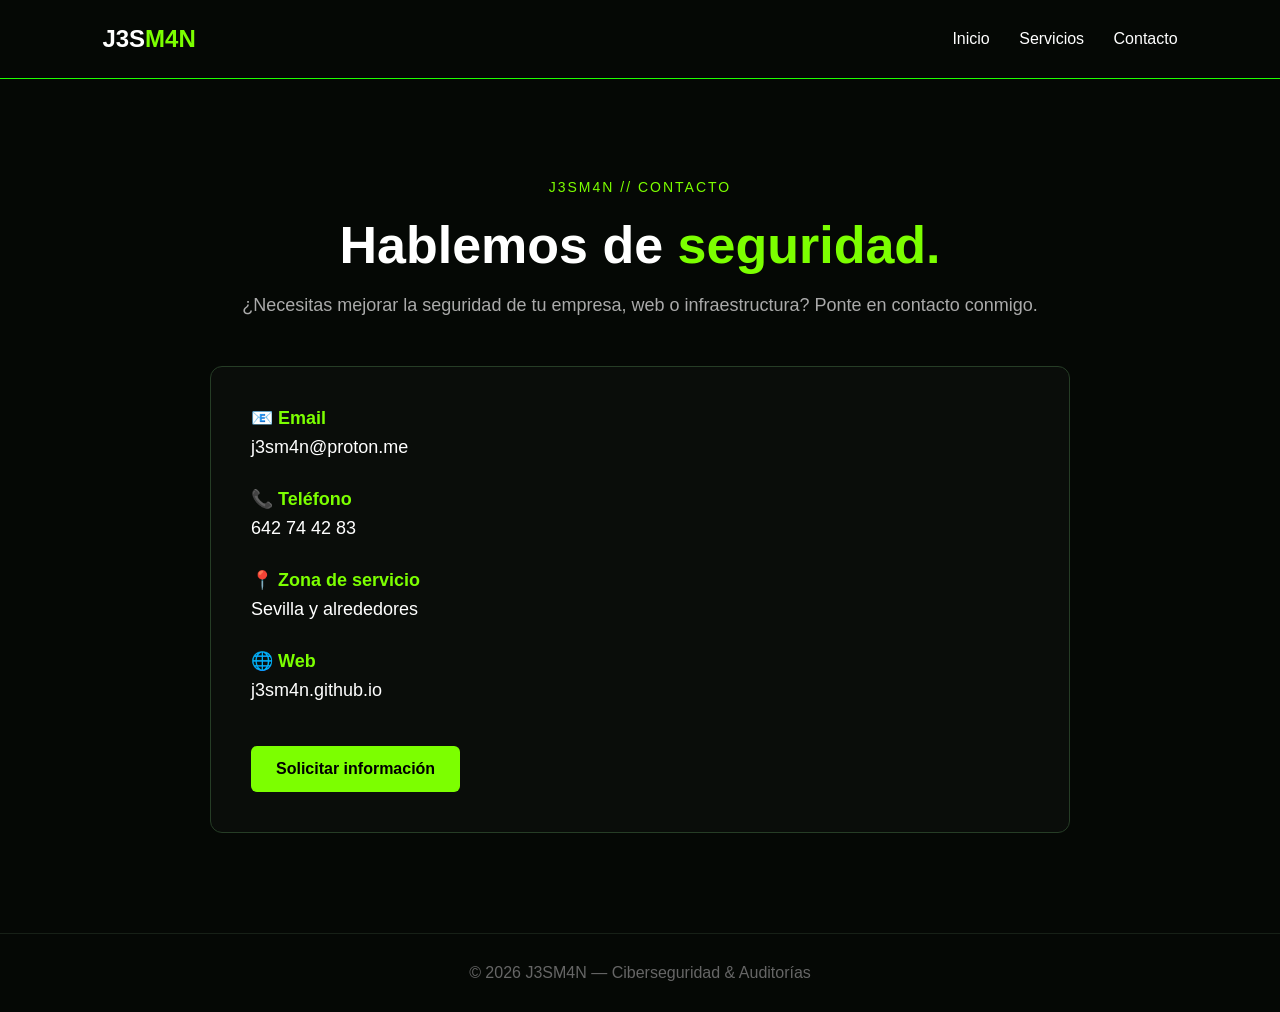
==== contacto.html @ 02af22c3 "Create contacto.html" ====
<!DOCTYPE html>
<html lang="es">
<head>
    <meta charset="UTF-8">
    <meta name="viewport" content="width=device-width, initial-scale=1.0">
    <title>Contacto | J3SM4N</title>

    <style>
        * {
            box-sizing: border-box;
            margin: 0;
            padding: 0;
        }

        body {
            font-family: Arial, sans-serif;
            background: #050805;
            color: #ffffff;
            min-height: 100vh;
        }

        header {
            padding: 25px 8%;
            border-bottom: 1px solid #1eff00;
            display: flex;
            justify-content: space-between;
            align-items: center;
        }

        .logo {
            font-size: 24px;
            font-weight: bold;
            color: #ffffff;
        }

        .logo span {
            color: #7cff00;
        }

        nav a {
            color: #ffffff;
            text-decoration: none;
            margin-left: 25px;
        }

        nav a:hover {
            color: #7cff00;
        }

        main {
            max-width: 900px;
            margin: 80px auto;
            padding: 20px;
            text-align: center;
        }

        .tag {
            color: #7cff00;
            font-size: 14px;
            letter-spacing: 2px;
            margin-bottom: 20px;
        }

        h1 {
            font-size: 52px;
            margin-bottom: 20px;
        }

        h1 span {
            color: #7cff00;
        }

        .intro {
            color: #aaa;
            font-size: 18px;
            margin-bottom: 50px;
        }

        .contact-box {
            background: #0a0d0a;
            border: 1px solid #263d26;
            border-radius: 12px;
            padding: 40px;
            text-align: left;
        }

        .contact-item {
            margin-bottom: 30px;
        }

        .contact-item h2 {
            color: #7cff00;
            font-size: 18px;
            margin-bottom: 8px;
        }

        .contact-item p,
        .contact-item a {
            color: #ffffff;
            font-size: 18px;
            text-decoration: none;
        }

        .contact-item a:hover {
            color: #7cff00;
        }

        .button {
            display: inline-block;
            margin-top: 15px;
            padding: 14px 25px;
            background: #7cff00;
            color: #000000;
            font-weight: bold;
            border-radius: 6px;
            text-decoration: none;
        }

        .button:hover {
            background: #ffffff;
        }

        footer {
            text-align: center;
            padding: 30px;
            color: #666;
            border-top: 1px solid #172017;
            margin-top: 80px;
        }

        @media (max-width: 700px) {
            header {
                flex-direction: column;
                gap: 20px;
            }

            nav a {
                margin: 0 8px;
            }

            h1 {
                font-size: 38px;
            }
        }
    </style>
</head>

<body>

<header>
    <div class="logo">J3S<span>M4N</span></div>

    <nav>
        <a href="index.html">Inicio</a>
        <a href="index.html#servicios">Servicios</a>
        <a href="contacto.html">Contacto</a>
    </nav>
</header>

<main>

    <div class="tag">J3SM4N // CONTACTO</div>

    <h1>Hablemos de <span>seguridad.</span></h1>

    <p class="intro">
        ¿Necesitas mejorar la seguridad de tu empresa,
        web o infraestructura? Ponte en contacto conmigo.
    </p>

    <div class="contact-box">

        <div class="contact-item">
            <h2>📧 Email</h2>
            <a href="mailto:j3sm4n@proton.me">
                j3sm4n@proton.me
            </a>
        </div>

        <div class="contact-item">
            <h2>📞 Teléfono</h2>
            <p>642 74 42 83</p>
        </div>

        <div class="contact-item">
            <h2>📍 Zona de servicio</h2>
            <p>Sevilla y alrededores</p>
        </div>

        <div class="contact-item">
            <h2>🌐 Web</h2>
            <a href="https://j3sm4n.github.io/">
                j3sm4n.github.io
            </a>
        </div>

        <a class="button" href="mailto:j3sm4n@proton.me">
            Solicitar información
        </a>

    </div>

</main>

<footer>
    © 2026 J3SM4N — Ciberseguridad & Auditorías
</footer>

</body>
</html>
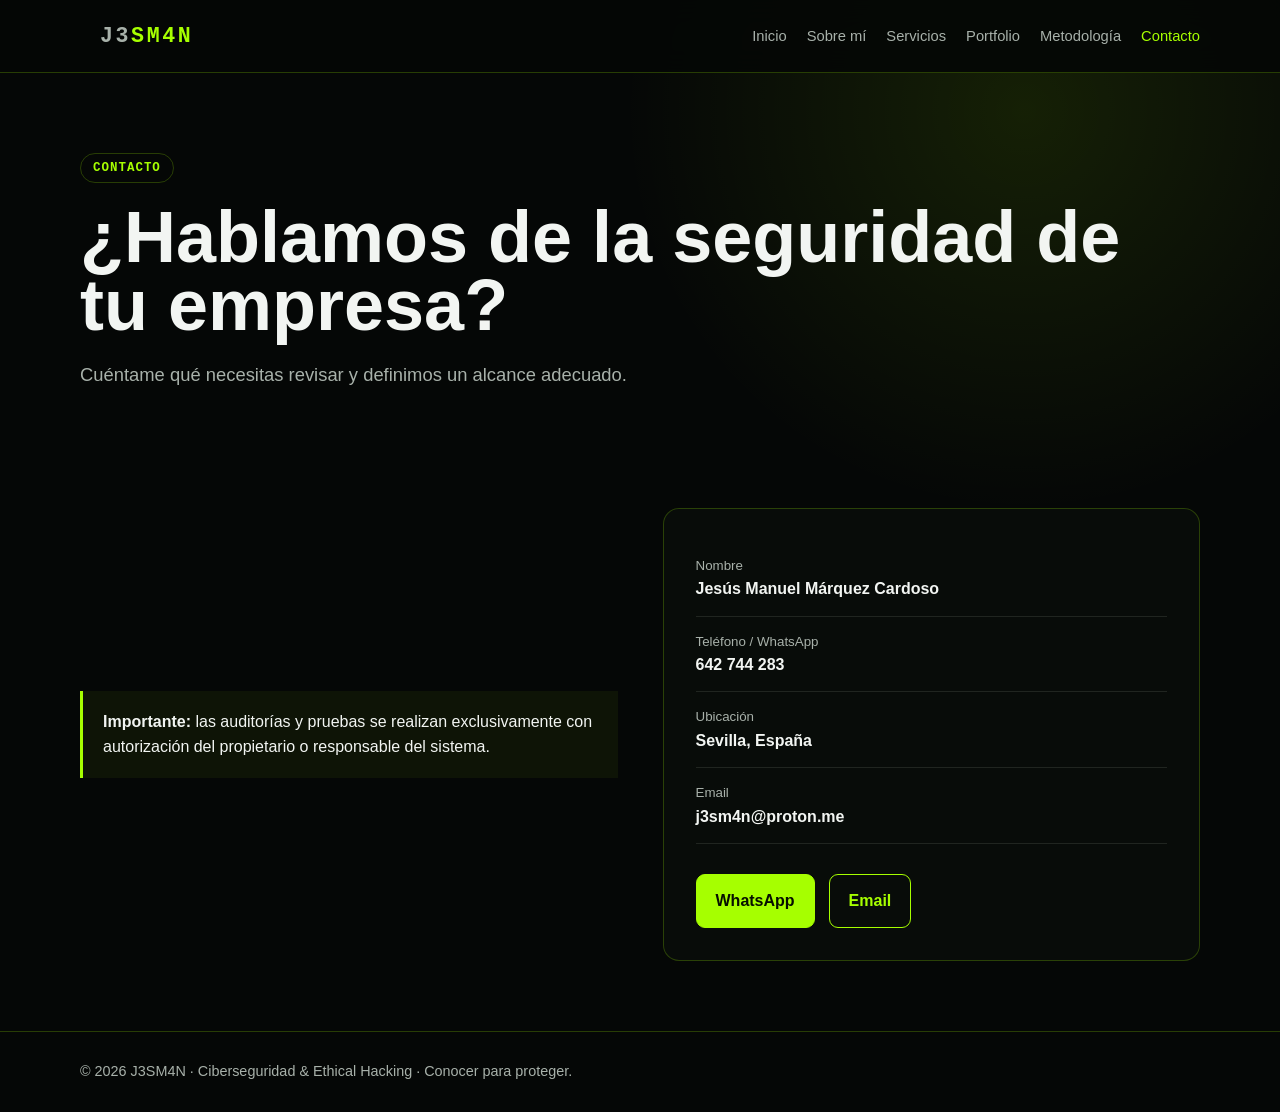
==== commit de1610e6: "Add files via upload" ====
--- a/contacto.html
+++ b/contacto.html
@@ -1,210 +1,3 @@
-<!DOCTYPE html>
-<html lang="es">
-<head>
-    <meta charset="UTF-8">
-    <meta name="viewport" content="width=device-width, initial-scale=1.0">
-    <title>Contacto | J3SM4N</title>
-
-    <style>
-        * {
-            box-sizing: border-box;
-            margin: 0;
-            padding: 0;
-        }
-
-        body {
-            font-family: Arial, sans-serif;
-            background: #050805;
-            color: #ffffff;
-            min-height: 100vh;
-        }
-
-        header {
-            padding: 25px 8%;
-            border-bottom: 1px solid #1eff00;
-            display: flex;
-            justify-content: space-between;
-            align-items: center;
-        }
-
-        .logo {
-            font-size: 24px;
-            font-weight: bold;
-            color: #ffffff;
-        }
-
-        .logo span {
-            color: #7cff00;
-        }
-
-        nav a {
-            color: #ffffff;
-            text-decoration: none;
-            margin-left: 25px;
-        }
-
-        nav a:hover {
-            color: #7cff00;
-        }
-
-        main {
-            max-width: 900px;
-            margin: 80px auto;
-            padding: 20px;
-            text-align: center;
-        }
-
-        .tag {
-            color: #7cff00;
-            font-size: 14px;
-            letter-spacing: 2px;
-            margin-bottom: 20px;
-        }
-
-        h1 {
-            font-size: 52px;
-            margin-bottom: 20px;
-        }
-
-        h1 span {
-            color: #7cff00;
-        }
-
-        .intro {
-            color: #aaa;
-            font-size: 18px;
-            margin-bottom: 50px;
-        }
-
-        .contact-box {
-            background: #0a0d0a;
-            border: 1px solid #263d26;
-            border-radius: 12px;
-            padding: 40px;
-            text-align: left;
-        }
-
-        .contact-item {
-            margin-bottom: 30px;
-        }
-
-        .contact-item h2 {
-            color: #7cff00;
-            font-size: 18px;
-            margin-bottom: 8px;
-        }
-
-        .contact-item p,
-        .contact-item a {
-            color: #ffffff;
-            font-size: 18px;
-            text-decoration: none;
-        }
-
-        .contact-item a:hover {
-            color: #7cff00;
-        }
-
-        .button {
-            display: inline-block;
-            margin-top: 15px;
-            padding: 14px 25px;
-            background: #7cff00;
-            color: #000000;
-            font-weight: bold;
-            border-radius: 6px;
-            text-decoration: none;
-        }
-
-        .button:hover {
-            background: #ffffff;
-        }
-
-        footer {
-            text-align: center;
-            padding: 30px;
-            color: #666;
-            border-top: 1px solid #172017;
-            margin-top: 80px;
-        }
-
-        @media (max-width: 700px) {
-            header {
-                flex-direction: column;
-                gap: 20px;
-            }
-
-            nav a {
-                margin: 0 8px;
-            }
-
-            h1 {
-                font-size: 38px;
-            }
-        }
-    </style>
-</head>
-
-<body>
-
-<header>
-    <div class="logo">J3S<span>M4N</span></div>
-
-    <nav>
-        <a href="index.html">Inicio</a>
-        <a href="index.html#servicios">Servicios</a>
-        <a href="contacto.html">Contacto</a>
-    </nav>
-</header>
-
-<main>
-
-    <div class="tag">J3SM4N // CONTACTO</div>
-
-    <h1>Hablemos de <span>seguridad.</span></h1>
-
-    <p class="intro">
-        ¿Necesitas mejorar la seguridad de tu empresa,
-        web o infraestructura? Ponte en contacto conmigo.
-    </p>
-
-    <div class="contact-box">
-
-        <div class="contact-item">
-            <h2>📧 Email</h2>
-            <a href="mailto:j3sm4n@proton.me">
-                j3sm4n@proton.me
-            </a>
-        </div>
-
-        <div class="contact-item">
-            <h2>📞 Teléfono</h2>
-            <p>642 74 42 83</p>
-        </div>
-
-        <div class="contact-item">
-            <h2>📍 Zona de servicio</h2>
-            <p>Sevilla y alrededores</p>
-        </div>
-
-        <div class="contact-item">
-            <h2>🌐 Web</h2>
-            <a href="https://j3sm4n.github.io/">
-                j3sm4n.github.io
-            </a>
-        </div>
-
-        <a class="button" href="mailto:j3sm4n@proton.me">
-            Solicitar información
-        </a>
-
-    </div>
-
-</main>
-
-<footer>
-    © 2026 J3SM4N — Ciberseguridad & Auditorías
-</footer>
-
-</body>
-</html>
+<!DOCTYPE html><html lang="es"><head><meta charset="UTF-8"><meta name="viewport" content="width=device-width,initial-scale=1.0"><meta name="description" content="J3SM4N - Ciberseguridad, auditorías y análisis de vulnerabilidades en Sevilla."><title>Contacto | J3SM4N</title><link rel="stylesheet" href="style.css"></head><body><nav><div class="wrap"><a class="brand" href="index.html">J3<span>SM4N</span></a><div class="links">
+<a href="index.html" class="">Inicio</a><a href="sobre-mi.html" class="">Sobre mí</a><a href="servicios.html" class="">Servicios</a><a href="portfolio.html" class="">Portfolio</a><a href="metodologia.html" class="">Metodología</a><a href="contacto.html" class="active">Contacto</a>
+</div></div></nav><main><div class="wrap page-head"><span class="tag">CONTACTO</span><h1>¿Hablamos de la seguridad de tu empresa?</h1><p class="lead">Cuéntame qué necesitas revisar y definimos un alcance adecuado.</p></div><section><div class="wrap contact"><div class="notice"><strong>Importante:</strong> las auditorías y pruebas se realizan exclusivamente con autorización del propietario o responsable del sistema.</div><div class="contact-box"><div class="contact-item"><small>Nombre</small><strong>Jesús Manuel Márquez Cardoso</strong></div><div class="contact-item"><small>Teléfono / WhatsApp</small><strong><a href="tel:+34642744283">642 744 283</a></strong></div><div class="contact-item"><small>Ubicación</small><strong>Sevilla, España</strong></div><div class="contact-item"><small>Email</small><strong><a href="mailto:j3sm4n@proton.me">j3sm4n@proton.me</a></strong></div><div class="buttons"><a class="btn primary" href="https://wa.me/34642744283" target="_blank">WhatsApp</a><a class="btn secondary" href="mailto:j3sm4n@proton.me">Email</a></div></div></div></section></main><footer><div class='wrap'>© 2026 J3SM4N · Ciberseguridad & Ethical Hacking · Conocer para proteger.</div></footer></body></html>
--- a/style.css
+++ b/style.css
@@ -0,0 +1,8 @@
+/* CSS compartido de J3SM4N */
+:root{--bg:#050706;--panel:#0b0f0c;--text:#f2f5f2;--muted:#a8b1aa;--green:#a6ff00;--border:rgba(166,255,0,.22)}
+*{box-sizing:border-box;scroll-behavior:smooth}body{margin:0;background:radial-gradient(circle at 80% 10%,rgba(166,255,0,.1),transparent 28%),var(--bg);color:var(--text);font-family:Arial,Inter,sans-serif;line-height:1.6}
+a{color:inherit;text-decoration:none}.wrap{width:min(1120px,92%);margin:auto}nav{position:sticky;top:0;z-index:10;background:rgba(5,7,6,.9);backdrop-filter:blur(14px);border-bottom:1px solid var(--border)}nav .wrap{height:72px;display:flex;align-items:center;justify-content:space-between}.brand{font-family:monospace;font-weight:800;font-size:1.35rem;letter-spacing:.12em}.brand span,h1 span,.tag,.icon,.back,nav a:hover,nav a.active{color:var(--green)}nav a{margin-left:20px;color:var(--muted);font-size:.92rem}
+.hero{min-height:calc(100vh - 72px);display:grid;place-items:center;padding:80px 0}.hero-grid,.contact{display:grid;grid-template-columns:1.15fr .85fr;gap:45px;align-items:center}.tag{display:inline-block;border:1px solid var(--border);padding:7px 12px;border-radius:999px;font:600 .78rem monospace;letter-spacing:.08em}h1{font-size:clamp(3rem,7vw,6rem);line-height:.95;margin:20px 0}.lead{font-size:1.15rem;color:var(--muted);max-width:700px}.buttons{display:flex;gap:14px;flex-wrap:wrap;margin-top:30px}.btn{padding:13px 19px;border-radius:9px;border:1px solid var(--green);font-weight:700}.primary{background:var(--green);color:#071000}.secondary{color:var(--green)}
+.terminal,.contact-box,.card{background:#080c09;border:1px solid var(--border);border-radius:16px}.terminal{overflow:hidden;box-shadow:0 0 50px rgba(166,255,0,.08)}.terminal-top{padding:12px 16px;border-bottom:1px solid #172017;color:#738073;font:12px monospace}.terminal-body{padding:25px;font:14px/2 monospace;color:#cdd7cd}.g{color:var(--green)}
+section{padding:70px 0}.page-head{padding:80px 0 30px}.page-head h1{font-size:clamp(2.5rem,6vw,4.5rem)}.section-title{font-size:2.2rem}.section-sub{color:var(--muted);max-width:700px;margin-bottom:35px}.grid{display:grid;grid-template-columns:repeat(3,1fr);gap:18px}.card{padding:26px}.card h3{margin:10px 0 8px}.card p,.step p{margin:0;color:var(--muted);font-size:.95rem}.process .step{display:flex;gap:18px;padding:20px 0;border-bottom:1px solid #202520}.num{min-width:42px;height:42px;border:1px solid var(--green);border-radius:50%;display:grid;place-items:center;color:var(--green);font-family:monospace;font-weight:700}.contact{grid-template-columns:1fr 1fr}.contact-box{padding:32px}.contact-item{padding:14px 0;border-bottom:1px solid #202520}.contact-item small{display:block;color:var(--muted)}.notice{border-left:3px solid var(--green);padding:18px 20px;background:rgba(166,255,0,.05)}footer{border-top:1px solid var(--border);padding:28px 0;color:var(--muted);font-size:.9rem}
+@media(max-width:800px){.hero-grid,.contact{grid-template-columns:1fr}.grid{grid-template-columns:1fr}nav .links{display:none}.hero{padding:60px 0}}
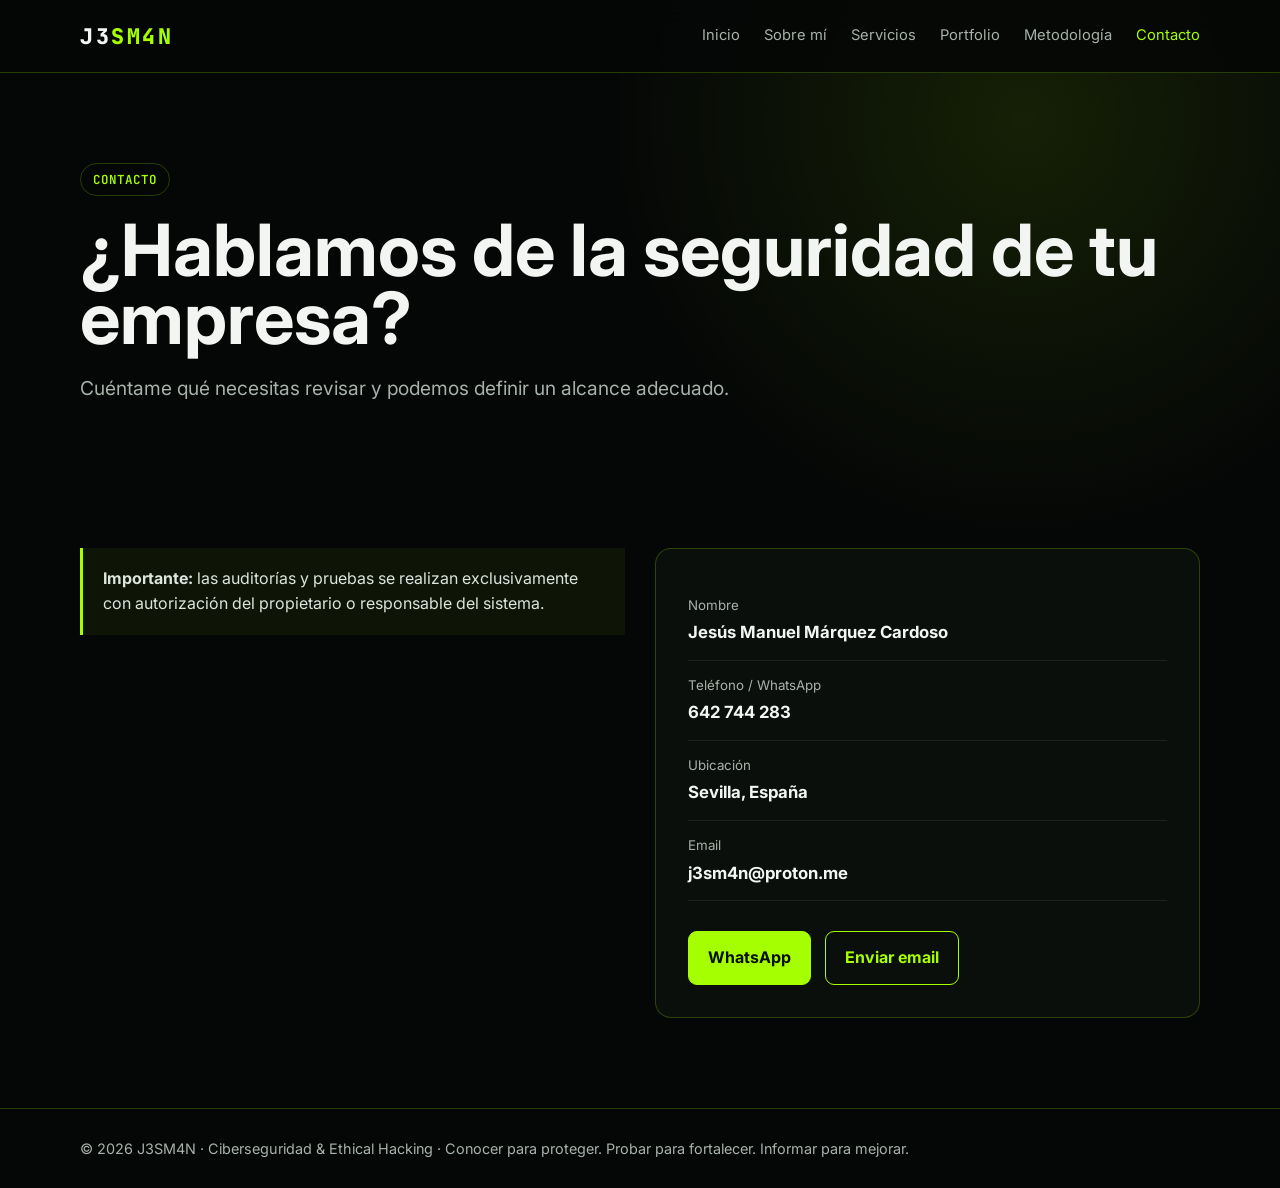
==== commit c6191fdd: "Add files via upload" ====
--- a/contacto.html
+++ b/contacto.html
@@ -1,3 +1 @@
-<!DOCTYPE html><html lang="es"><head><meta charset="UTF-8"><meta name="viewport" content="width=device-width,initial-scale=1.0"><meta name="description" content="J3SM4N - Ciberseguridad, auditorías y análisis de vulnerabilidades en Sevilla."><title>Contacto | J3SM4N</title><link rel="stylesheet" href="style.css"></head><body><nav><div class="wrap"><a class="brand" href="index.html">J3<span>SM4N</span></a><div class="links">
-<a href="index.html" class="">Inicio</a><a href="sobre-mi.html" class="">Sobre mí</a><a href="servicios.html" class="">Servicios</a><a href="portfolio.html" class="">Portfolio</a><a href="metodologia.html" class="">Metodología</a><a href="contacto.html" class="active">Contacto</a>
-</div></div></nav><main><div class="wrap page-head"><span class="tag">CONTACTO</span><h1>¿Hablamos de la seguridad de tu empresa?</h1><p class="lead">Cuéntame qué necesitas revisar y definimos un alcance adecuado.</p></div><section><div class="wrap contact"><div class="notice"><strong>Importante:</strong> las auditorías y pruebas se realizan exclusivamente con autorización del propietario o responsable del sistema.</div><div class="contact-box"><div class="contact-item"><small>Nombre</small><strong>Jesús Manuel Márquez Cardoso</strong></div><div class="contact-item"><small>Teléfono / WhatsApp</small><strong><a href="tel:+34642744283">642 744 283</a></strong></div><div class="contact-item"><small>Ubicación</small><strong>Sevilla, España</strong></div><div class="contact-item"><small>Email</small><strong><a href="mailto:j3sm4n@proton.me">j3sm4n@proton.me</a></strong></div><div class="buttons"><a class="btn primary" href="https://wa.me/34642744283" target="_blank">WhatsApp</a><a class="btn secondary" href="mailto:j3sm4n@proton.me">Email</a></div></div></div></section></main><footer><div class='wrap'>© 2026 J3SM4N · Ciberseguridad & Ethical Hacking · Conocer para proteger.</div></footer></body></html>+<!DOCTYPE html><html lang="es"><head><meta charset="UTF-8"><meta name="viewport" content="width=device-width, initial-scale=1.0"><meta name="description" content="J3SM4N - Ciberseguridad, auditorías y análisis de vulnerabilidades en Sevilla."><title>Contacto | J3SM4N</title><link rel="preconnect" href="https://fonts.googleapis.com"><link rel="preconnect" href="https://fonts.gstatic.com" crossorigin><link href="https://fonts.googleapis.com/css2?family=Inter:wght@400;500;600;700;800&family=JetBrains+Mono:wght@500;700&display=swap" rel="stylesheet"><link rel="stylesheet" href="style.css"></head><body><nav><div class="wrap"><a class="brand" href="index.html">J3<span>SM4N</span></a><div class="links"><a href="index.html" class="">Inicio</a><a href="sobre-mi.html" class="">Sobre mí</a><a href="servicios.html" class="">Servicios</a><a href="portfolio.html" class="">Portfolio</a><a href="metodologia.html" class="">Metodología</a><a href="contacto.html" class="active">Contacto</a></div><button class="menu-toggle" type="button" aria-label="Abrir menú" aria-expanded="false" onclick="toggleMenu()">☰</button></div><div class="mobile-menu" id="mobileMenu"><a href="index.html">Inicio</a><a href="sobre-mi.html">Sobre mí</a><a href="servicios.html">Servicios</a><a href="portfolio.html">Portfolio</a><a href="metodologia.html">Metodología</a><a href="contacto.html">Contacto</a></div></nav><main><div class="wrap page-head"><span class="tag">CONTACTO</span><h1>¿Hablamos de la seguridad de tu empresa?</h1><p class="lead">Cuéntame qué necesitas revisar y podemos definir un alcance adecuado.</p></div><section><div class="wrap contact"><div><div class="notice"><strong>Importante:</strong> las auditorías y pruebas se realizan exclusivamente con autorización del propietario o responsable del sistema.</div></div><div class="contact-box"><div class="contact-item"><small>Nombre</small><strong>Jesús Manuel Márquez Cardoso</strong></div><div class="contact-item"><small>Teléfono / WhatsApp</small><strong><a href="tel:+34642744283">642 744 283</a></strong></div><div class="contact-item"><small>Ubicación</small><strong>Sevilla, España</strong></div><div class="contact-item"><small>Email</small><strong><a href="mailto:j3sm4n@proton.me">j3sm4n@proton.me</a></strong></div><div class="buttons"><a class="btn primary" href="https://wa.me/34642744283" target="_blank" rel="noopener">WhatsApp</a><a class="btn secondary" href="mailto:j3sm4n@proton.me">Enviar email</a></div></div></div></section></main><footer><div class="wrap">© 2026 J3SM4N · Ciberseguridad & Ethical Hacking · Conocer para proteger. Probar para fortalecer. Informar para mejorar.</div></footer><script>function toggleMenu(){const m=document.getElementById("mobileMenu"),b=document.querySelector(".menu-toggle"),o=m.classList.toggle("open");b.setAttribute("aria-expanded",o?"true":"false");b.textContent=o?"✕":"☰";}</script></body></html>
--- a/style.css
+++ b/style.css
@@ -1,8 +1 @@
-/* CSS compartido de J3SM4N */
-:root{--bg:#050706;--panel:#0b0f0c;--text:#f2f5f2;--muted:#a8b1aa;--green:#a6ff00;--border:rgba(166,255,0,.22)}
-*{box-sizing:border-box;scroll-behavior:smooth}body{margin:0;background:radial-gradient(circle at 80% 10%,rgba(166,255,0,.1),transparent 28%),var(--bg);color:var(--text);font-family:Arial,Inter,sans-serif;line-height:1.6}
-a{color:inherit;text-decoration:none}.wrap{width:min(1120px,92%);margin:auto}nav{position:sticky;top:0;z-index:10;background:rgba(5,7,6,.9);backdrop-filter:blur(14px);border-bottom:1px solid var(--border)}nav .wrap{height:72px;display:flex;align-items:center;justify-content:space-between}.brand{font-family:monospace;font-weight:800;font-size:1.35rem;letter-spacing:.12em}.brand span,h1 span,.tag,.icon,.back,nav a:hover,nav a.active{color:var(--green)}nav a{margin-left:20px;color:var(--muted);font-size:.92rem}
-.hero{min-height:calc(100vh - 72px);display:grid;place-items:center;padding:80px 0}.hero-grid,.contact{display:grid;grid-template-columns:1.15fr .85fr;gap:45px;align-items:center}.tag{display:inline-block;border:1px solid var(--border);padding:7px 12px;border-radius:999px;font:600 .78rem monospace;letter-spacing:.08em}h1{font-size:clamp(3rem,7vw,6rem);line-height:.95;margin:20px 0}.lead{font-size:1.15rem;color:var(--muted);max-width:700px}.buttons{display:flex;gap:14px;flex-wrap:wrap;margin-top:30px}.btn{padding:13px 19px;border-radius:9px;border:1px solid var(--green);font-weight:700}.primary{background:var(--green);color:#071000}.secondary{color:var(--green)}
-.terminal,.contact-box,.card{background:#080c09;border:1px solid var(--border);border-radius:16px}.terminal{overflow:hidden;box-shadow:0 0 50px rgba(166,255,0,.08)}.terminal-top{padding:12px 16px;border-bottom:1px solid #172017;color:#738073;font:12px monospace}.terminal-body{padding:25px;font:14px/2 monospace;color:#cdd7cd}.g{color:var(--green)}
-section{padding:70px 0}.page-head{padding:80px 0 30px}.page-head h1{font-size:clamp(2.5rem,6vw,4.5rem)}.section-title{font-size:2.2rem}.section-sub{color:var(--muted);max-width:700px;margin-bottom:35px}.grid{display:grid;grid-template-columns:repeat(3,1fr);gap:18px}.card{padding:26px}.card h3{margin:10px 0 8px}.card p,.step p{margin:0;color:var(--muted);font-size:.95rem}.process .step{display:flex;gap:18px;padding:20px 0;border-bottom:1px solid #202520}.num{min-width:42px;height:42px;border:1px solid var(--green);border-radius:50%;display:grid;place-items:center;color:var(--green);font-family:monospace;font-weight:700}.contact{grid-template-columns:1fr 1fr}.contact-box{padding:32px}.contact-item{padding:14px 0;border-bottom:1px solid #202520}.contact-item small{display:block;color:var(--muted)}.notice{border-left:3px solid var(--green);padding:18px 20px;background:rgba(166,255,0,.05)}footer{border-top:1px solid var(--border);padding:28px 0;color:var(--muted);font-size:.9rem}
-@media(max-width:800px){.hero-grid,.contact{grid-template-columns:1fr}.grid{grid-template-columns:1fr}nav .links{display:none}.hero{padding:60px 0}}
+*{box-sizing:border-box;scroll-behavior:smooth}:root{--bg:#050706;--panel:#0b0f0c;--text:#f2f5f2;--muted:#a8b1aa;--green:#a6ff00;--border:rgba(166,255,0,.22)}body{margin:0;background:radial-gradient(circle at 80% 10%,rgba(166,255,0,.1),transparent 28%),var(--bg);color:var(--text);font-family:Inter,Arial,sans-serif;line-height:1.6}a{color:inherit;text-decoration:none}.wrap{width:min(1120px,92%);margin:auto}nav{position:sticky;top:0;z-index:100;background:rgba(5,7,6,.9);backdrop-filter:blur(14px);border-bottom:1px solid var(--border)}nav .wrap{height:72px;display:flex;align-items:center;justify-content:space-between}.brand{font-family:"JetBrains Mono",monospace;font-weight:800;font-size:1.35rem;letter-spacing:.12em}.brand span,h1 span,.tag,.icon{color:var(--green)}.links{display:flex;align-items:center}.links a{margin-left:24px;color:var(--muted);font-size:.92rem}.links a:hover,.links a.active{color:var(--green)}.menu-toggle{display:none;background:transparent;border:1px solid var(--border);color:var(--green);font-size:1.5rem;border-radius:8px;width:44px;height:44px;cursor:pointer;align-items:center;justify-content:center}.mobile-menu{display:none}.hero{min-height:calc(100vh - 72px);display:grid;place-items:center;padding:90px 0}.hero-grid{display:grid;grid-template-columns:1.15fr .85fr;gap:50px;align-items:center}.tag{display:inline-block;border:1px solid var(--border);padding:7px 12px;border-radius:999px;font:600 .78rem "JetBrains Mono",monospace;letter-spacing:.08em}h1{font-size:clamp(3rem,7vw,6rem);line-height:.95;margin:20px 0}.lead{font-size:1.2rem;color:var(--muted);max-width:680px}.buttons{display:flex;gap:14px;flex-wrap:wrap;margin-top:30px}.btn{padding:13px 19px;border-radius:9px;border:1px solid var(--green);font-weight:700}.btn.primary{background:var(--green);color:#071000}.btn.secondary{color:var(--green)}.terminal{background:#020302;border:1px solid var(--border);border-radius:16px;box-shadow:0 0 50px rgba(166,255,0,.08);overflow:hidden}.terminal-top{padding:12px 16px;border-bottom:1px solid #172017;color:#738073;font:12px "JetBrains Mono",monospace}.terminal-body{padding:25px;font:14px/2 "JetBrains Mono",monospace;color:#cdd7cd}.terminal-body .g{color:var(--green)}section{padding:90px 0}.page-head{padding:90px 0 35px}.page-head h1{font-size:clamp(2.5rem,6vw,4.5rem)}.section-title{font-size:2.2rem;margin:0 0 12px}.section-sub{color:var(--muted);max-width:700px;margin-bottom:35px}.grid{display:grid;grid-template-columns:repeat(3,1fr);gap:18px}.card{background:linear-gradient(145deg,rgba(16,22,16,.95),rgba(8,11,9,.95));border:1px solid var(--border);padding:26px;border-radius:14px}.card h3{margin:10px 0 8px}.card p{margin:0;color:var(--muted);font-size:.95rem}.process .step{display:flex;gap:18px;align-items:flex-start;padding:20px 0;border-bottom:1px solid rgba(255,255,255,.08)}.num{min-width:42px;height:42px;border:1px solid var(--green);border-radius:50%;display:grid;place-items:center;color:var(--green);font-family:"JetBrains Mono",monospace;font-weight:700}.step h3{margin:0 0 5px}.step p{margin:0;color:var(--muted)}.contact{display:grid;grid-template-columns:1fr 1fr;gap:30px;align-items:stretch}.contact-box{background:var(--panel);border:1px solid var(--border);border-radius:16px;padding:32px}.contact-item{padding:14px 0;border-bottom:1px solid rgba(255,255,255,.08)}.contact-item small{display:block;color:var(--muted);margin-bottom:3px}.contact-item strong{font-size:1.05rem}.notice{border-left:3px solid var(--green);padding:18px 20px;background:rgba(166,255,0,.05);color:#dce4dc}footer{border-top:1px solid var(--border);padding:28px 0;color:var(--muted);font-size:.9rem}@media(max-width:800px){nav .wrap{height:68px}.links{display:none}.menu-toggle{display:flex}.mobile-menu{position:absolute;top:68px;left:0;right:0;background:rgba(5,7,6,.98);border-bottom:1px solid var(--border);padding:12px 4%;box-shadow:0 15px 30px rgba(0,0,0,.35)}.mobile-menu.open{display:flex;flex-direction:column}.mobile-menu a{padding:15px 8px;color:var(--text);border-bottom:1px solid rgba(255,255,255,.07);font-size:1rem}.mobile-menu a:last-child{border-bottom:0}.hero{padding:65px 0}.hero-grid,.contact{grid-template-columns:1fr}.grid{grid-template-columns:1fr}h1{font-size:clamp(2.6rem,14vw,4.2rem)}.lead{font-size:1.05rem}section{padding:65px 0}.page-head{padding:60px 0 25px}.terminal{margin-top:15px}.contact-box{padding:24px}}
